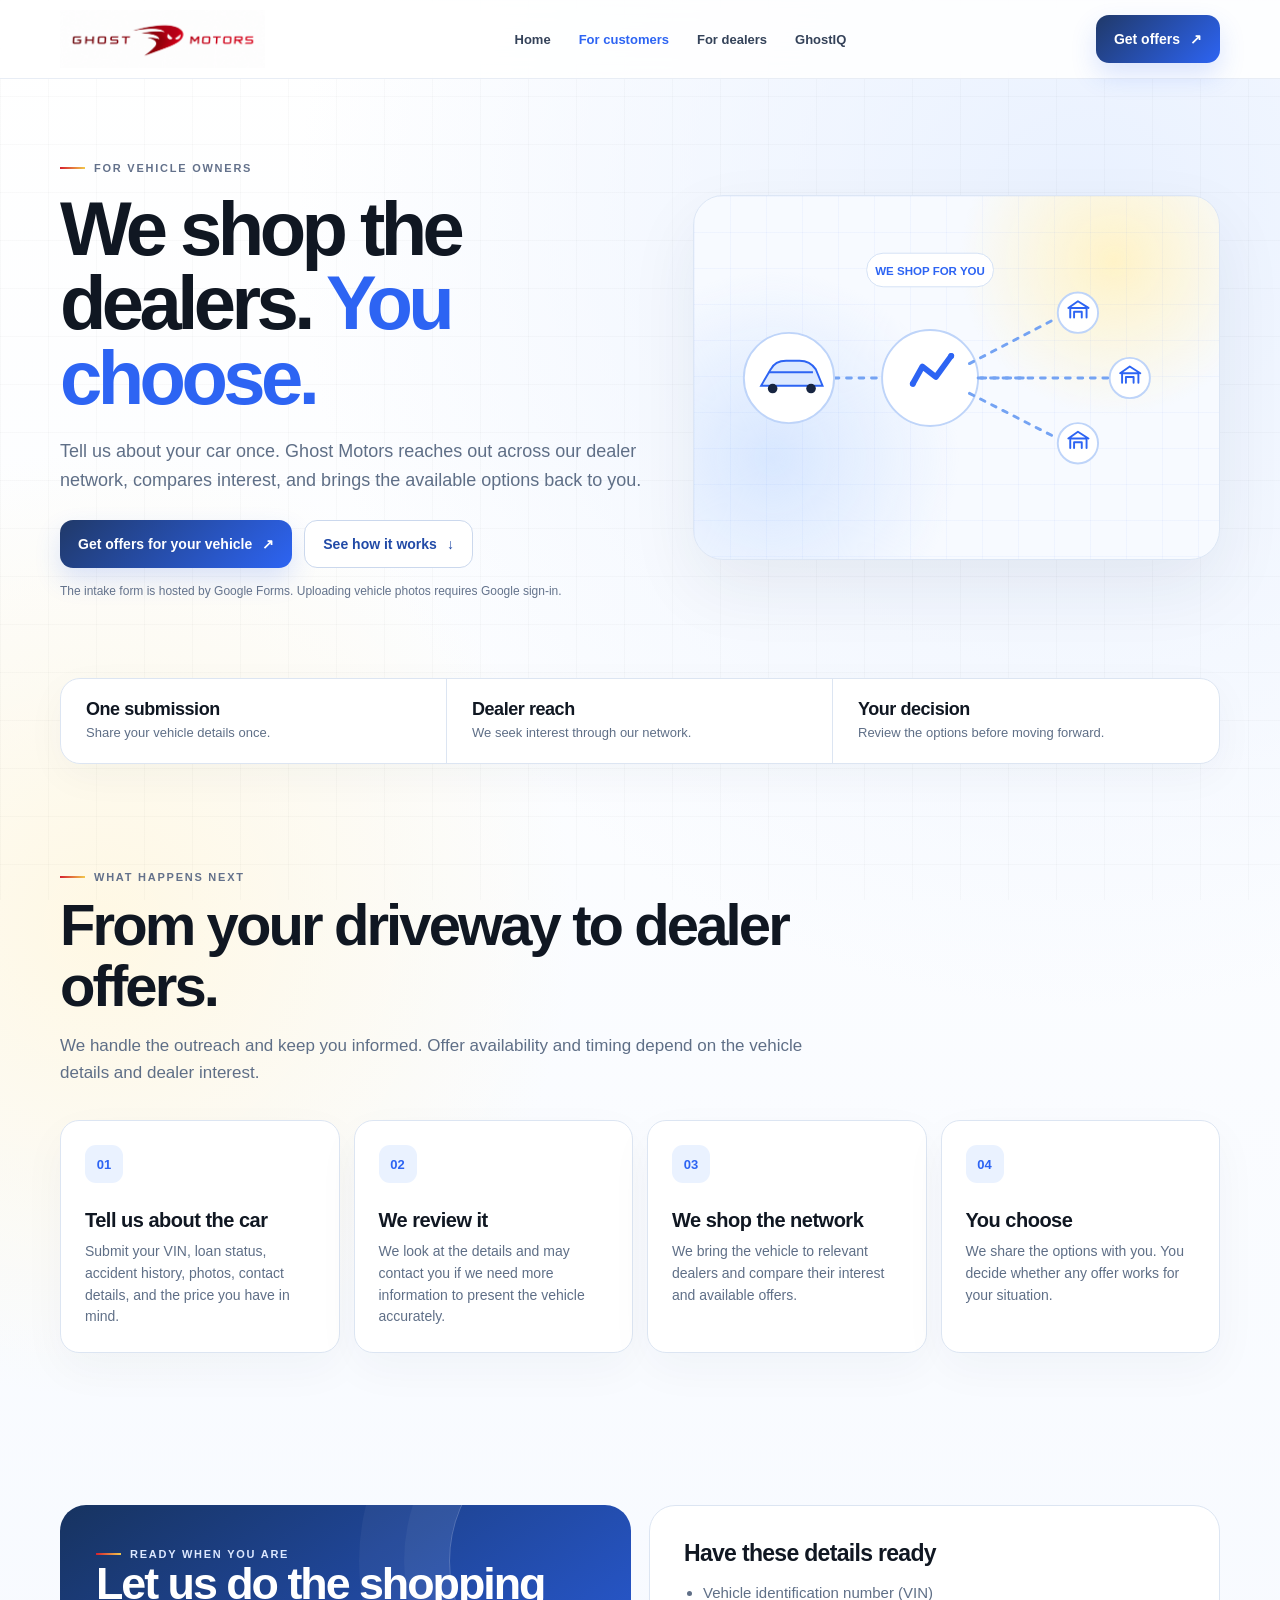
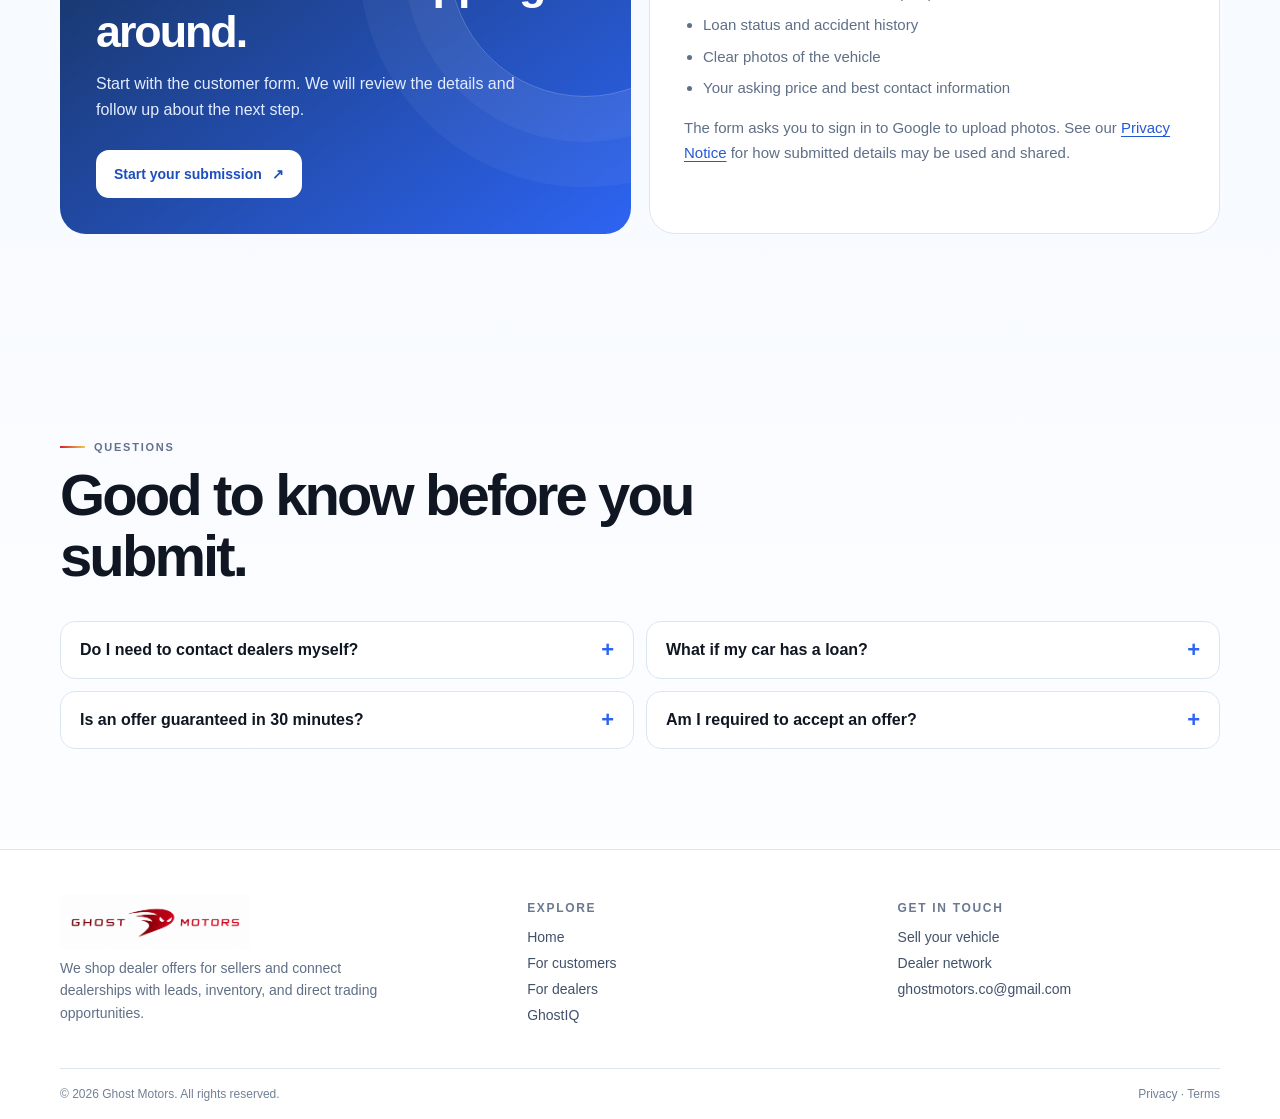
==== customers.html @ b9cd68bd "Add customer, dealer, privacy, and terms pages" ====
<!DOCTYPE html>
<html lang="en">
<head>
  <meta charset="UTF-8">
  <meta name="viewport" content="width=device-width, initial-scale=1.0">
  <meta name="description" content="Sell your vehicle with Ghost Motors. Tell us about your car once, and we shop our dealer network for offers on your behalf.">
  <title>Sell Your Vehicle | Ghost Motors</title>
  <link rel="icon" type="image/svg+xml" href="favicon.svg">
  <link rel="stylesheet" href="assets/inner.css">
</head>
<body>
  <header class="site-header">
    <nav class="nav wrap" aria-label="Main navigation">
      <a class="brand" href="index.html" aria-label="Ghost Motors home"><img src="assets/ghost-logo.png" alt="Ghost Motors"></a>
      <div class="nav-links"><a href="index.html">Home</a><a href="customers.html" aria-current="page">For customers</a><a href="dealers.html">For dealers</a><a href="index.html#ghostiq">GhostIQ</a></div>
      <a class="nav-cta" href="https://forms.gle/uVAF91x5bxfbbbyC8" target="_blank" rel="noopener">Get offers <span aria-hidden="true">↗</span></a>
    </nav>
  </header>
  <main>
    <section class="hero wrap">
      <div>
        <span class="eyebrow">For vehicle owners</span>
        <h1>We shop the dealers. <em>You choose.</em></h1>
        <p>Tell us about your car once. Ghost Motors reaches out across our dealer network, compares interest, and brings the available options back to you.</p>
        <div class="actions"><a class="btn primary" href="https://forms.gle/uVAF91x5bxfbbbyC8" target="_blank" rel="noopener">Get offers for your vehicle <span aria-hidden="true">↗</span></a><a class="btn secondary" href="#how-it-works">See how it works <span aria-hidden="true">↓</span></a></div>
        <p class="small-note">The intake form is hosted by Google Forms. Uploading vehicle photos requires Google sign-in.</p>
      </div>
      <div class="art-panel" aria-hidden="true">
        <svg viewBox="0 0 500 300" fill="none">
          <path class="flow-line" d="M123 150H195M250 150H321" stroke="#74a3f3" stroke-width="3" stroke-linecap="round"/>
          <circle cx="76" cy="150" r="47" fill="#fff" stroke="#bed4f9" stroke-width="2"/>
          <path d="M47 158l10-17c3-6 8-9 16-9h14c8 0 13 3 17 9l7 17H47Z" fill="#dce9ff" stroke="#2d64f3" stroke-width="2"/><path d="M55 144h46" stroke="#2d64f3" stroke-width="2"/><circle cx="59" cy="161" r="5" fill="#172541"/><circle cx="99" cy="161" r="5" fill="#172541"/>
          <g class="float"><circle cx="223" cy="150" r="50" fill="#fff" stroke="#bed4f9" stroke-width="2"/><path d="M205 156l10-18 14 11 16-22" stroke="#2d64f3" stroke-width="6" stroke-linecap="round" stroke-linejoin="round"/><circle cx="205" cy="156" r="3" fill="#2d64f3"/><circle cx="245" cy="127" r="3" fill="#2d64f3"/></g>
          <g><circle cx="377" cy="82" r="21" fill="#fff" stroke="#bed4f9" stroke-width="2"/><circle cx="431" cy="150" r="21" fill="#fff" stroke="#bed4f9" stroke-width="2"/><circle cx="377" cy="218" r="21" fill="#fff" stroke="#bed4f9" stroke-width="2"/><path class="flow-line" d="M264 135l92-48M273 150h137M264 166l92 47" stroke="#74a3f3" stroke-width="3" stroke-linecap="round"/><path d="M369 87v-10h17v10m-19-10 10-7 11 7m-15 10v-6h8v6M423 155v-10h17v10m-19-10 10-7 11 7m-15 10v-6h8v6M369 223v-10h17v10m-19-10 10-7 11 7m-15 10v-6h8v6" stroke="#2d64f3" stroke-width="2" stroke-linecap="round" stroke-linejoin="round"/></g>
          <rect x="157" y="20" width="132" height="35" rx="17" fill="#fff" stroke="#d4e1f5"/><text x="223" y="43" text-anchor="middle" fill="#2d64f3" font-size="12" font-weight="800">WE SHOP FOR YOU</text>
        </svg>
      </div>
    </section>
    <div class="wrap metric-strip" aria-label="Why customers use Ghost Motors"><div><strong>One submission</strong><span>Share your vehicle details once.</span></div><div><strong>Dealer reach</strong><span>We seek interest through our network.</span></div><div><strong>Your decision</strong><span>Review the options before moving forward.</span></div></div>
    <section class="section wrap" id="how-it-works">
      <div class="section-head"><span class="eyebrow">What happens next</span><h2>From your driveway to dealer offers.</h2><p>We handle the outreach and keep you informed. Offer availability and timing depend on the vehicle details and dealer interest.</p></div>
      <div class="steps">
        <article class="card"><span class="step-no">01</span><h3>Tell us about the car</h3><p>Submit your VIN, loan status, accident history, photos, contact details, and the price you have in mind.</p></article>
        <article class="card"><span class="step-no">02</span><h3>We review it</h3><p>We look at the details and may contact you if we need more information to present the vehicle accurately.</p></article>
        <article class="card"><span class="step-no">03</span><h3>We shop the network</h3><p>We bring the vehicle to relevant dealers and compare their interest and available offers.</p></article>
        <article class="card"><span class="step-no">04</span><h3>You choose</h3><p>We share the options with you. You decide whether any offer works for your situation.</p></article>
      </div>
    </section>
    <section class="section tight wrap"><div class="split"><div class="highlight"><div><span class="eyebrow" style="color:#dce8ff">Ready when you are</span><h2>Let us do the shopping around.</h2><p>Start with the customer form. We will review the details and follow up about the next step.</p></div><a class="btn" href="https://forms.gle/uVAF91x5bxfbbbyC8" target="_blank" rel="noopener">Start your submission <span aria-hidden="true">↗</span></a></div><div class="info"><h3>Have these details ready</h3><ul><li>Vehicle identification number (VIN)</li><li>Loan status and accident history</li><li>Clear photos of the vehicle</li><li>Your asking price and best contact information</li></ul><p>The form asks you to sign in to Google to upload photos. See our <a href="privacy.html">Privacy Notice</a> for how submitted details may be used and shared.</p></div></div></section>
    <section class="section wrap"><div class="section-head"><span class="eyebrow">Questions</span><h2>Good to know before you submit.</h2></div><div class="faq-list"><details><summary>Do I need to contact dealers myself?</summary><p>No. Ghost Motors shops your vehicle through its network and brings available options back to you. A dealer may need to speak with you later if you decide to move forward.</p></details><details><summary>What if my car has a loan?</summary><p>The form asks about your loan status. Share that information so we can account for it when reviewing your vehicle and discussing next steps.</p></details><details><summary>Is an offer guaranteed in 30 minutes?</summary><p>No. Thirty minutes is a target, and timing can vary depending on the information provided and dealer response.</p></details><details><summary>Am I required to accept an offer?</summary><p>Submitting information lets us seek options for you. You decide whether to proceed with a transaction.</p></details></div></section>
  </main>
  <footer class="footer"><div class="wrap footer-inner"><div class="footer-brand"><a class="brand" href="index.html" aria-label="Ghost Motors home"><img src="assets/ghost-logo.png" alt="Ghost Motors"></a><p>We shop dealer offers for sellers and connect dealerships with leads, inventory, and direct trading opportunities.</p></div><div class="footer-links"><h3>Explore</h3><a href="index.html">Home</a><a href="customers.html">For customers</a><a href="dealers.html">For dealers</a><a href="index.html#ghostiq">GhostIQ</a></div><div class="footer-links"><h3>Get in touch</h3><a href="https://forms.gle/uVAF91x5bxfbbbyC8" target="_blank" rel="noopener">Sell your vehicle</a><a href="https://forms.gle/ngZRGVnKfRn4CiXC7" target="_blank" rel="noopener">Dealer network</a><a href="mailto:ghostmotors.co@gmail.com">ghostmotors.co@gmail.com</a></div></div><div class="wrap footer-bottom"><span>© 2026 Ghost Motors. All rights reserved.</span><span><a href="privacy.html">Privacy</a> · <a href="terms.html">Terms</a></span></div></footer>
</body>
</html>
---- assets/inner.css ----
:root{--ink:#101722;--muted:#5f6f87;--blue:#2d64f3;--yellow:#f2c94c;--line:#dce5f2;--paper:#f7faff}
*{box-sizing:border-box}
html{scroll-behavior:smooth}
body{margin:0;color:var(--ink);font-family:Inter,ui-sans-serif,-apple-system,BlinkMacSystemFont,"Segoe UI",sans-serif;background:radial-gradient(circle at 85% 8%,#e9f1ff 0,transparent 29%),radial-gradient(circle at 8% 34%,#fff8e4 0,transparent 22%),linear-gradient(180deg,#fff,#f7faff 64%,#fff)}
body::before{content:"";position:fixed;inset:0;pointer-events:none;z-index:-1;background-image:linear-gradient(#10172206 1px,transparent 1px),linear-gradient(90deg,#10172206 1px,transparent 1px);background-size:48px 48px}
a{color:inherit;text-decoration:none}
button,a{touch-action:manipulation}
.wrap{width:min(1160px,calc(100% - 48px));margin:auto}
.site-header{position:sticky;top:0;z-index:10;background:#ffffffdb;border-bottom:1px solid #e8edf5;backdrop-filter:blur(16px)}
.nav{height:78px;display:flex;align-items:center;justify-content:space-between;gap:20px}
.brand{width:205px;height:58px;display:block;overflow:hidden;flex:none}
.brand img{width:100%;height:100%;object-fit:cover;object-position:center;display:block}
.nav-links{display:flex;align-items:center;gap:28px;font-size:13px;font-weight:700;color:#344259}
.nav-links a:hover,.footer-links a:hover,.text-link:hover{color:var(--blue)}
.nav-links [aria-current="page"]{color:var(--blue)}
.nav-cta,.btn{display:inline-flex;align-items:center;justify-content:center;gap:10px;border-radius:13px;font-size:14px;font-weight:800;min-height:48px;padding:11px 18px;transition:transform .2s,box-shadow .2s}
.nav-cta:hover,.btn:hover{transform:translateY(-2px)}
.nav-cta,.btn.primary{color:#fff;background:linear-gradient(135deg,#203969,#2d64f3);box-shadow:0 12px 26px #2d64f32b}
.btn.secondary{background:#fff;border:1px solid #cbd8ed;color:#214aa7}
.eyebrow{display:inline-flex;align-items:center;gap:9px;text-transform:uppercase;letter-spacing:.16em;font-size:11px;font-weight:900;color:#63718b}
.eyebrow::before{content:"";width:25px;height:2px;background:linear-gradient(90deg,#d51f2e,var(--yellow))}
.hero{padding:76px 0 78px;display:grid;grid-template-columns:1.05fr .95fr;align-items:center;gap:50px}
.hero h1{font-size:clamp(48px,6vw,76px);letter-spacing:-.06em;line-height:.98;margin:18px 0 22px;max-width:680px}
.hero h1 em{font-style:normal;color:#2d64f3}
.hero p{font-size:18px;line-height:1.58;color:var(--muted);max-width:610px;margin:0 0 26px}
.actions{display:flex;gap:12px;flex-wrap:wrap}
.small-note{font-size:12px!important;line-height:1.5!important;margin:14px 0 0!important;color:#64738c!important}
.art-panel{min-height:365px;border:1px solid #dce6f5;background:radial-gradient(circle at 80% 18%,#fff3c8,transparent 30%),radial-gradient(circle at 15% 72%,#d8e7ff,transparent 36%),#f7faff;border-radius:30px;box-shadow:0 28px 70px #172b4a12;position:relative;display:grid;place-items:center;overflow:hidden}
.art-panel::after{content:"";position:absolute;inset:0;background-image:linear-gradient(#2d64f30a 1px,transparent 1px),linear-gradient(90deg,#2d64f30a 1px,transparent 1px);background-size:36px 36px;pointer-events:none}
.art-panel svg{width:min(92%,480px);height:auto;position:relative;z-index:1}
.flow-line{stroke-dasharray:5 8;animation:flow 8s linear infinite}
.float{animation:float 5s ease-in-out infinite}
@keyframes flow{to{stroke-dashoffset:-52}}
@keyframes float{50%{transform:translateY(-6px)}}
.metric-strip{display:grid;grid-template-columns:repeat(3,minmax(0,1fr));border:1px solid var(--line);background:#fff;border-radius:20px;box-shadow:0 12px 40px #172b4a0a;overflow:hidden}
.metric-strip div{padding:20px 25px;border-right:1px solid var(--line)}
.metric-strip div:last-child{border:0}
.metric-strip strong{display:block;font-size:18px;letter-spacing:-.025em}
.metric-strip span{display:block;color:var(--muted);font-size:13px;line-height:1.45;margin-top:4px}
.section{padding:100px 0}
.section.tight{padding-top:52px}
.section-head{max-width:750px;margin-bottom:34px}
.section-head h2{font-size:clamp(38px,4.6vw,58px);line-height:1.05;letter-spacing:-.05em;margin:12px 0 15px}
.section-head p{color:var(--muted);font-size:17px;line-height:1.6;margin:0}
.steps{display:grid;grid-template-columns:repeat(4,minmax(0,1fr));gap:14px}
.card{background:#fff;border:1px solid var(--line);border-radius:19px;padding:24px;box-shadow:0 16px 45px #172b4a0a}
.step-no{display:grid;place-items:center;width:38px;height:38px;border-radius:11px;background:#eaf2ff;color:#2d64f3;font-weight:900;font-size:13px;margin-bottom:26px}
.card h3{font-size:20px;letter-spacing:-.025em;margin:0 0 9px}
.card p{font-size:14px;line-height:1.55;color:var(--muted);margin:0}
.split{display:grid;grid-template-columns:1fr 1fr;gap:18px}
.highlight{border-radius:26px;padding:36px;background:linear-gradient(145deg,#173360,#2d64f3);color:#fff;min-height:285px;display:flex;flex-direction:column;justify-content:space-between;overflow:hidden;position:relative}
.highlight::after{content:"";position:absolute;width:270px;height:270px;border:1px solid #ffffff3b;border-radius:50%;right:-90px;top:-80px;box-shadow:0 0 0 45px #ffffff0b,0 0 0 90px #ffffff0b}
.highlight h2{font-size:clamp(31px,3.5vw,48px);letter-spacing:-.045em;line-height:1.06;margin:0;position:relative;z-index:1}
.highlight p{line-height:1.6;color:#e4edff;max-width:450px;margin:16px 0 0;position:relative;z-index:1}
.highlight .btn{align-self:flex-start;margin-top:28px;background:#fff;color:#1d4ebd;position:relative;z-index:1}
.info{padding:34px;background:#fff;border:1px solid var(--line);border-radius:26px}
.info h3{font-size:23px;letter-spacing:-.03em;margin:0 0 14px}
.info p,.info li{color:var(--muted);line-height:1.65;font-size:15px}
.info ul{padding-left:19px;margin:12px 0 0}
.info li+li{margin-top:7px}
.info a,.policy a{color:#2459d6;text-decoration:underline;text-underline-offset:3px}
.faq-list{display:grid;grid-template-columns:1fr 1fr;gap:12px}
.faq-list details{border:1px solid var(--line);background:#fff;border-radius:15px;padding:0 19px}
.faq-list summary{list-style:none;cursor:pointer;padding:19px 26px 19px 0;font-weight:750;position:relative}
.faq-list summary::-webkit-details-marker{display:none}
.faq-list summary::after{content:"+";position:absolute;right:0;top:15px;font-size:22px;color:var(--blue)}
.faq-list details[open] summary::after{content:"−"}
.faq-list p{color:var(--muted);line-height:1.6;font-size:14px;margin:0 0 19px}
.page-hero{padding:78px 0 44px;max-width:850px}
.page-hero h1{font-size:clamp(48px,6vw,75px);line-height:1;letter-spacing:-.055em;margin:16px 0 20px}
.page-hero p{font-size:18px;line-height:1.6;color:var(--muted);margin:0}
.policy{max-width:850px;background:#fff;border:1px solid var(--line);border-radius:26px;padding:32px 42px;margin:0 auto 100px;box-shadow:0 18px 50px #172b4a0b}
.policy h2{font-size:24px;letter-spacing:-.03em;margin:34px 0 10px}
.policy h2:first-child{margin-top:0}
.policy p,.policy li{font-size:15px;line-height:1.72;color:#4f5c70}
.policy ul{padding-left:20px}
.policy .callout{background:#f1f6ff;border-left:3px solid var(--blue);padding:14px 18px;border-radius:0 12px 12px 0}
.footer{border-top:1px solid var(--line);background:#fff}
.footer-inner{padding:44px 0;display:grid;grid-template-columns:1.3fr 1fr 1fr;gap:48px}
.footer .brand{width:190px;height:55px;margin-bottom:8px}
.footer-brand p{max-width:350px;color:var(--muted);font-size:14px;line-height:1.6;margin:0}
.footer-links{display:flex;flex-direction:column;gap:10px;font-size:14px;color:#42516b}
.footer-links h3{font-size:12px;text-transform:uppercase;letter-spacing:.14em;color:#6a7890;margin:7px 0 4px}
.footer-bottom{border-top:1px solid var(--line);padding:18px 0;display:flex;justify-content:space-between;gap:15px;flex-wrap:wrap;font-size:12px;color:#728097}
.footer-bottom a:hover{color:var(--blue)}
@media(max-width:900px){.hero{grid-template-columns:1fr;gap:30px}.art-panel{min-height:300px}.steps{grid-template-columns:repeat(2,minmax(0,1fr))}.nav-links{gap:16px}.brand{width:170px}}
@media(max-width:640px){.wrap{width:min(100% - 32px,500px)}.nav{height:70px}.brand{width:145px;height:50px}.nav-links{display:none}.nav-cta{min-height:40px;padding:9px 12px;font-size:12px}.hero{padding:49px 0 45px}.hero h1{font-size:clamp(44px,12vw,60px)}.hero p{font-size:16px}.art-panel{min-height:230px;border-radius:22px}.metric-strip{grid-template-columns:1fr}.metric-strip div{padding:16px 20px;border-right:0;border-bottom:1px solid var(--line)}.metric-strip div:last-child{border-bottom:0}.section{padding:68px 0}.section.tight{padding-top:38px}.section-head h2{font-size:39px}.section-head p{font-size:15px}.steps,.split,.faq-list{grid-template-columns:1fr}.card{padding:22px}.step-no{margin-bottom:15px}.highlight,.info{padding:25px}.page-hero{padding:48px 0 30px}.page-hero h1{font-size:48px}.page-hero p{font-size:16px}.policy{padding:23px;margin-bottom:65px}.footer-inner{grid-template-columns:1fr 1fr;gap:28px}.footer-brand{grid-column:1/-1}.footer-bottom{flex-direction:column}.actions .btn{width:100%}}
@media(prefers-reduced-motion:reduce){*,*::before,*::after{animation:none!important;scroll-behavior:auto!important;transition:none!important}}
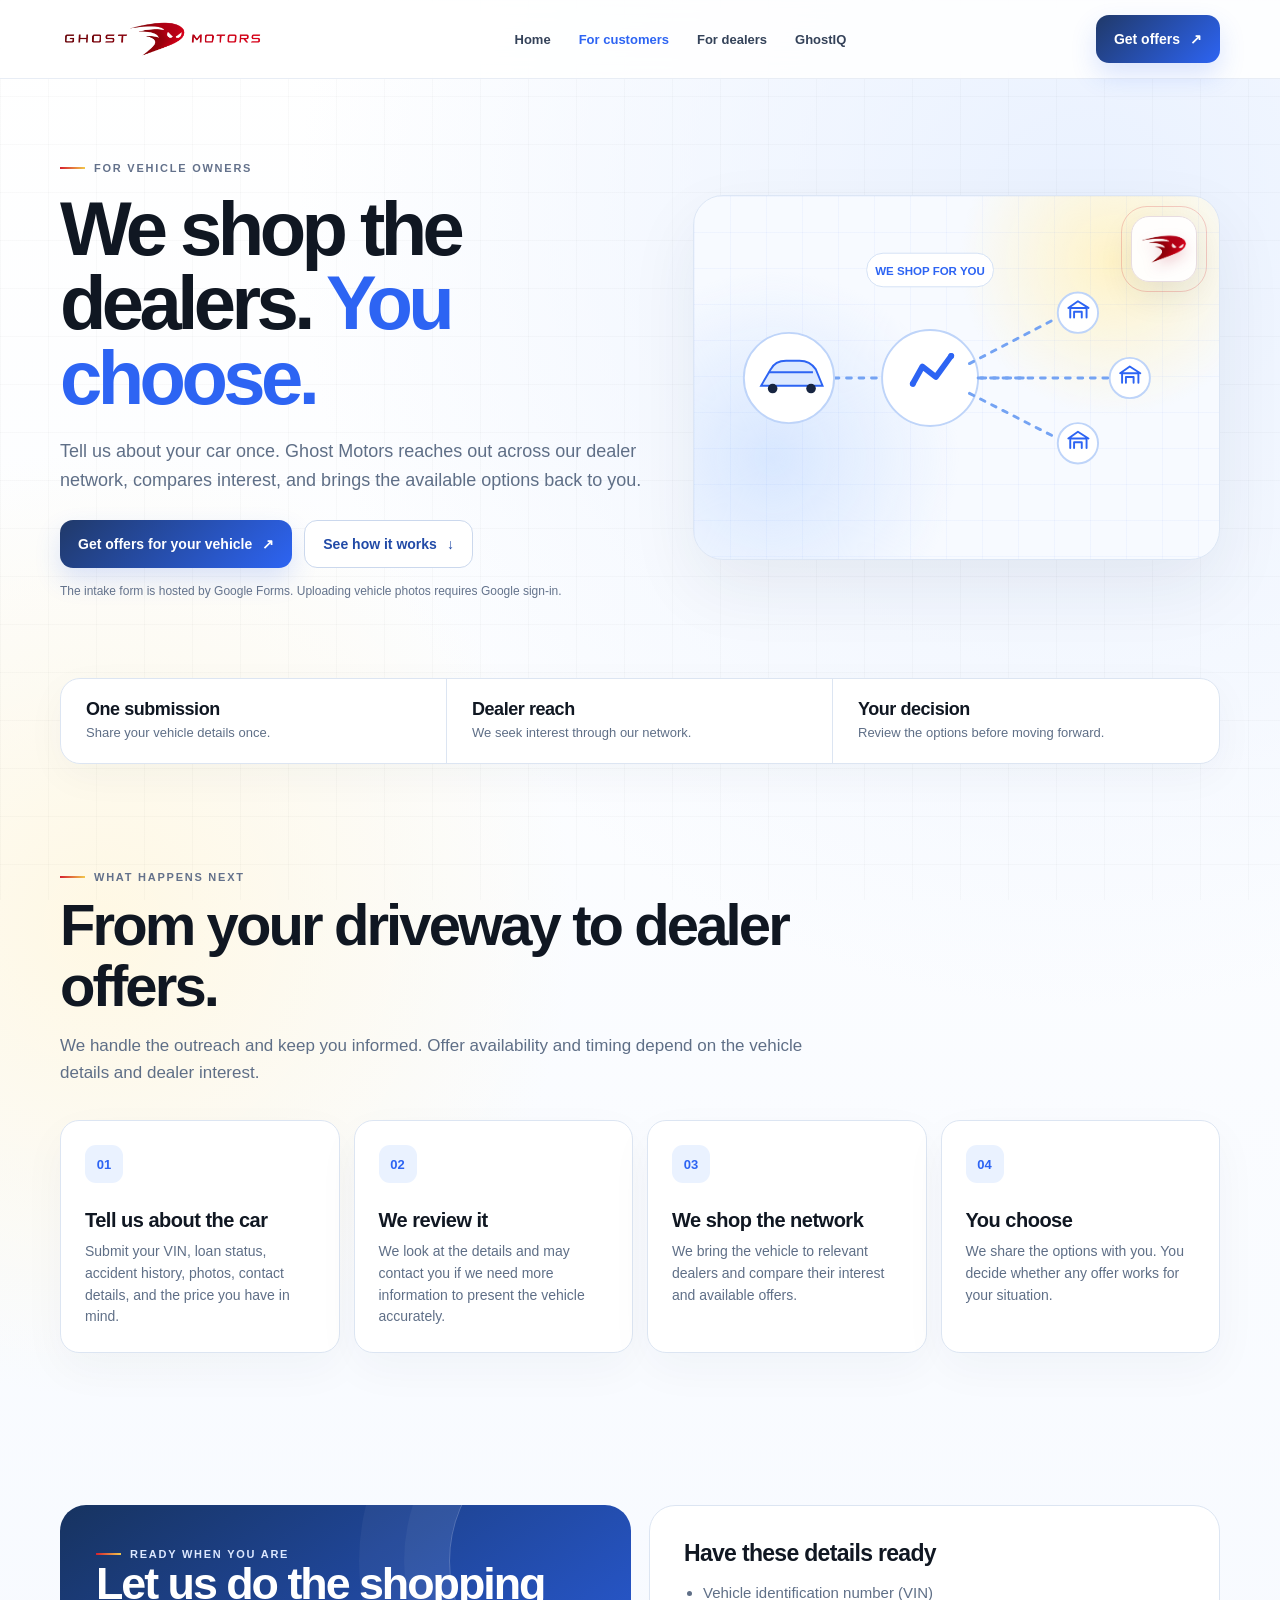
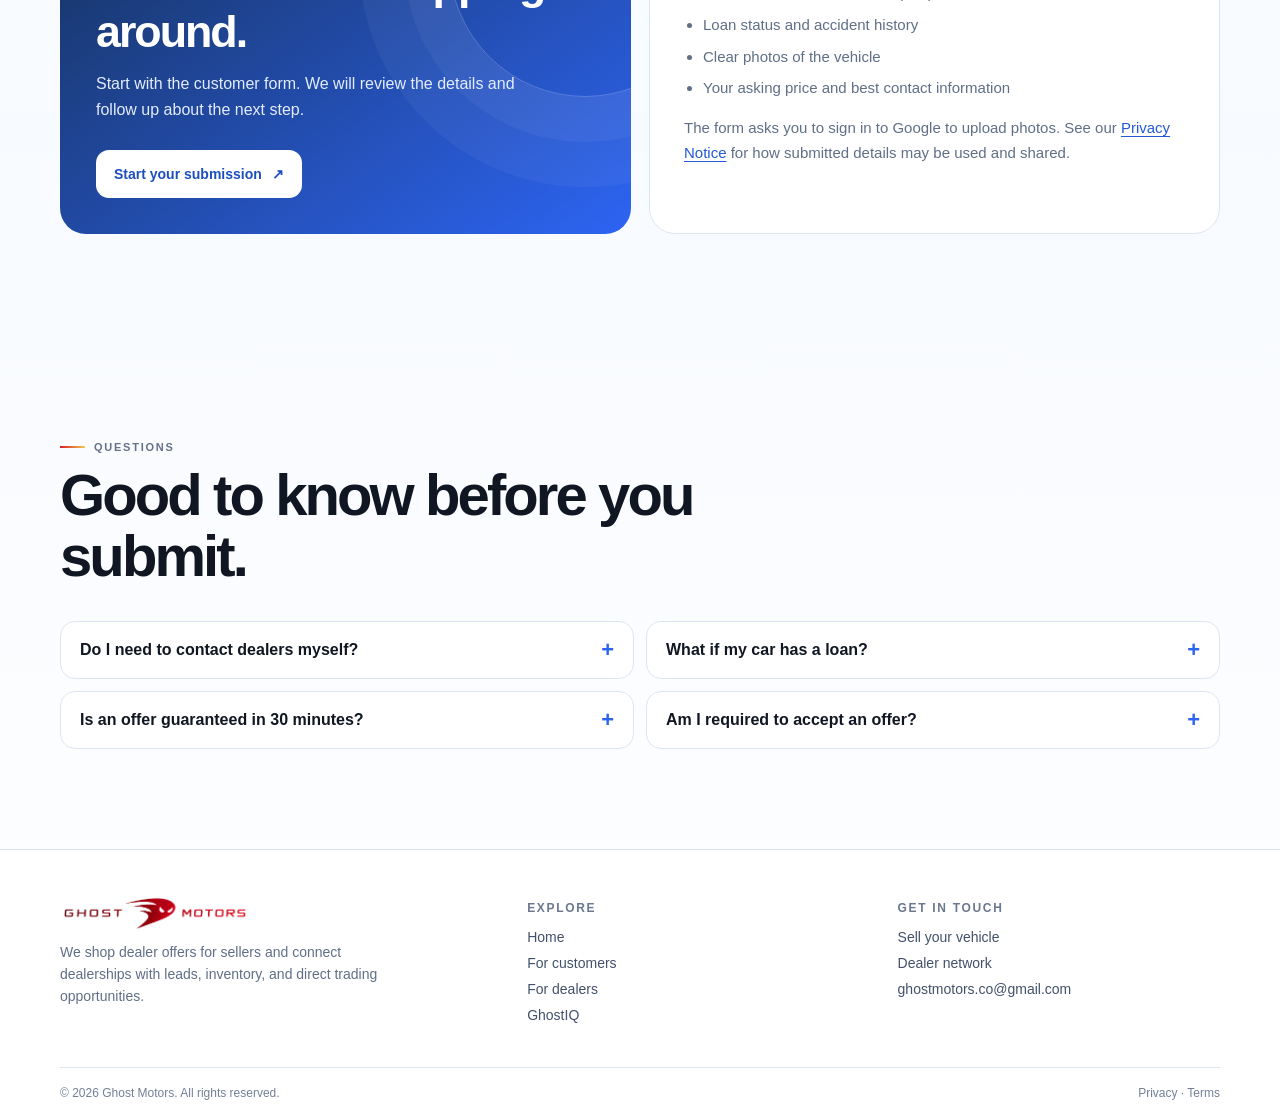
==== commit 248cbea2: "Animate Ghost mark and refine site branding" ====
--- a/customers.html
+++ b/customers.html
@@ -11,7 +11,7 @@
 <body>
   <header class="site-header">
     <nav class="nav wrap" aria-label="Main navigation">
-      <a class="brand" href="index.html" aria-label="Ghost Motors home"><img src="assets/ghost-logo.png" alt="Ghost Motors"></a>
+      <a class="brand" href="index.html" aria-label="Ghost Motors home"><img src="assets/ghost-wordmark.png" alt="Ghost Motors"></a>
       <div class="nav-links"><a href="index.html">Home</a><a href="customers.html" aria-current="page">For customers</a><a href="dealers.html">For dealers</a><a href="index.html#ghostiq">GhostIQ</a></div>
       <a class="nav-cta" href="https://forms.gle/uVAF91x5bxfbbbyC8" target="_blank" rel="noopener">Get offers <span aria-hidden="true">↗</span></a>
     </nav>
@@ -25,7 +25,7 @@
         <div class="actions"><a class="btn primary" href="https://forms.gle/uVAF91x5bxfbbbyC8" target="_blank" rel="noopener">Get offers for your vehicle <span aria-hidden="true">↗</span></a><a class="btn secondary" href="#how-it-works">See how it works <span aria-hidden="true">↓</span></a></div>
         <p class="small-note">The intake form is hosted by Google Forms. Uploading vehicle photos requires Google sign-in.</p>
       </div>
-      <div class="art-panel" aria-hidden="true">
+      <div class="art-panel" aria-hidden="true"><span class="art-ghost"><img src="favicon.svg" alt=""></span>
         <svg viewBox="0 0 500 300" fill="none">
           <path class="flow-line" d="M123 150H195M250 150H321" stroke="#74a3f3" stroke-width="3" stroke-linecap="round"/>
           <circle cx="76" cy="150" r="47" fill="#fff" stroke="#bed4f9" stroke-width="2"/>
@@ -49,6 +49,6 @@
     <section class="section tight wrap"><div class="split"><div class="highlight"><div><span class="eyebrow" style="color:#dce8ff">Ready when you are</span><h2>Let us do the shopping around.</h2><p>Start with the customer form. We will review the details and follow up about the next step.</p></div><a class="btn" href="https://forms.gle/uVAF91x5bxfbbbyC8" target="_blank" rel="noopener">Start your submission <span aria-hidden="true">↗</span></a></div><div class="info"><h3>Have these details ready</h3><ul><li>Vehicle identification number (VIN)</li><li>Loan status and accident history</li><li>Clear photos of the vehicle</li><li>Your asking price and best contact information</li></ul><p>The form asks you to sign in to Google to upload photos. See our <a href="privacy.html">Privacy Notice</a> for how submitted details may be used and shared.</p></div></div></section>
     <section class="section wrap"><div class="section-head"><span class="eyebrow">Questions</span><h2>Good to know before you submit.</h2></div><div class="faq-list"><details><summary>Do I need to contact dealers myself?</summary><p>No. Ghost Motors shops your vehicle through its network and brings available options back to you. A dealer may need to speak with you later if you decide to move forward.</p></details><details><summary>What if my car has a loan?</summary><p>The form asks about your loan status. Share that information so we can account for it when reviewing your vehicle and discussing next steps.</p></details><details><summary>Is an offer guaranteed in 30 minutes?</summary><p>No. Thirty minutes is a target, and timing can vary depending on the information provided and dealer response.</p></details><details><summary>Am I required to accept an offer?</summary><p>Submitting information lets us seek options for you. You decide whether to proceed with a transaction.</p></details></div></section>
   </main>
-  <footer class="footer"><div class="wrap footer-inner"><div class="footer-brand"><a class="brand" href="index.html" aria-label="Ghost Motors home"><img src="assets/ghost-logo.png" alt="Ghost Motors"></a><p>We shop dealer offers for sellers and connect dealerships with leads, inventory, and direct trading opportunities.</p></div><div class="footer-links"><h3>Explore</h3><a href="index.html">Home</a><a href="customers.html">For customers</a><a href="dealers.html">For dealers</a><a href="index.html#ghostiq">GhostIQ</a></div><div class="footer-links"><h3>Get in touch</h3><a href="https://forms.gle/uVAF91x5bxfbbbyC8" target="_blank" rel="noopener">Sell your vehicle</a><a href="https://forms.gle/ngZRGVnKfRn4CiXC7" target="_blank" rel="noopener">Dealer network</a><a href="mailto:ghostmotors.co@gmail.com">ghostmotors.co@gmail.com</a></div></div><div class="wrap footer-bottom"><span>© 2026 Ghost Motors. All rights reserved.</span><span><a href="privacy.html">Privacy</a> · <a href="terms.html">Terms</a></span></div></footer>
+  <footer class="footer"><div class="wrap footer-inner"><div class="footer-brand"><a class="brand" href="index.html" aria-label="Ghost Motors home"><img src="assets/ghost-wordmark.png" alt="Ghost Motors"></a><p>We shop dealer offers for sellers and connect dealerships with leads, inventory, and direct trading opportunities.</p></div><div class="footer-links"><h3>Explore</h3><a href="index.html">Home</a><a href="customers.html">For customers</a><a href="dealers.html">For dealers</a><a href="index.html#ghostiq">GhostIQ</a></div><div class="footer-links"><h3>Get in touch</h3><a href="https://forms.gle/uVAF91x5bxfbbbyC8" target="_blank" rel="noopener">Sell your vehicle</a><a href="https://forms.gle/ngZRGVnKfRn4CiXC7" target="_blank" rel="noopener">Dealer network</a><a href="mailto:ghostmotors.co@gmail.com">ghostmotors.co@gmail.com</a></div></div><div class="wrap footer-bottom"><span>© 2026 Ghost Motors. All rights reserved.</span><span><a href="privacy.html">Privacy</a> · <a href="terms.html">Terms</a></span></div></footer>
 </body>
 </html>
--- a/assets/inner.css
+++ b/assets/inner.css
@@ -4,12 +4,13 @@
 body{margin:0;color:var(--ink);font-family:Inter,ui-sans-serif,-apple-system,BlinkMacSystemFont,"Segoe UI",sans-serif;background:radial-gradient(circle at 85% 8%,#e9f1ff 0,transparent 29%),radial-gradient(circle at 8% 34%,#fff8e4 0,transparent 22%),linear-gradient(180deg,#fff,#f7faff 64%,#fff)}
 body::before{content:"";position:fixed;inset:0;pointer-events:none;z-index:-1;background-image:linear-gradient(#10172206 1px,transparent 1px),linear-gradient(90deg,#10172206 1px,transparent 1px);background-size:48px 48px}
 a{color:inherit;text-decoration:none}
+:focus-visible{outline:3px solid var(--blue);outline-offset:4px;border-radius:5px}
 button,a{touch-action:manipulation}
 .wrap{width:min(1160px,calc(100% - 48px));margin:auto}
 .site-header{position:sticky;top:0;z-index:10;background:#ffffffdb;border-bottom:1px solid #e8edf5;backdrop-filter:blur(16px)}
 .nav{height:78px;display:flex;align-items:center;justify-content:space-between;gap:20px}
-.brand{width:205px;height:58px;display:block;overflow:hidden;flex:none}
-.brand img{width:100%;height:100%;object-fit:cover;object-position:center;display:block}
+.brand{width:205px;display:block;flex:none}
+.brand img{width:100%;height:auto;display:block}
 .nav-links{display:flex;align-items:center;gap:28px;font-size:13px;font-weight:700;color:#344259}
 .nav-links a:hover,.footer-links a:hover,.text-link:hover{color:var(--blue)}
 .nav-links [aria-current="page"]{color:var(--blue)}
@@ -28,6 +29,11 @@
 .art-panel{min-height:365px;border:1px solid #dce6f5;background:radial-gradient(circle at 80% 18%,#fff3c8,transparent 30%),radial-gradient(circle at 15% 72%,#d8e7ff,transparent 36%),#f7faff;border-radius:30px;box-shadow:0 28px 70px #172b4a12;position:relative;display:grid;place-items:center;overflow:hidden}
 .art-panel::after{content:"";position:absolute;inset:0;background-image:linear-gradient(#2d64f30a 1px,transparent 1px),linear-gradient(90deg,#2d64f30a 1px,transparent 1px);background-size:36px 36px;pointer-events:none}
 .art-panel svg{width:min(92%,480px);height:auto;position:relative;z-index:1}
+.art-ghost{position:absolute;top:20px;right:22px;z-index:2;width:66px;height:66px;display:grid;place-items:center;border-radius:18px;border:1px solid #e7dce0;background:#fffffff0;box-shadow:0 13px 34px #172b4a18;animation:ghost-drift 6s ease-in-out infinite}
+.art-ghost img{width:48px;height:48px;display:block;filter:drop-shadow(0 6px 7px #ad102833)}
+.art-ghost::after{content:"";position:absolute;inset:-11px;border:1px solid #d51f2e36;border-radius:26px;animation:ghost-pulse 4s ease-out infinite}
+@keyframes ghost-drift{50%{transform:translate(-5px,-9px) rotate(-5deg)}}
+@keyframes ghost-pulse{0%,100%{opacity:0;transform:scale(.9)}35%{opacity:.8}70%{opacity:0;transform:scale(1.1)}}
 .flow-line{stroke-dasharray:5 8;animation:flow 8s linear infinite}
 .float{animation:float 5s ease-in-out infinite}
 @keyframes flow{to{stroke-dashoffset:-52}}
@@ -43,7 +49,8 @@
 .section-head h2{font-size:clamp(38px,4.6vw,58px);line-height:1.05;letter-spacing:-.05em;margin:12px 0 15px}
 .section-head p{color:var(--muted);font-size:17px;line-height:1.6;margin:0}
 .steps{display:grid;grid-template-columns:repeat(4,minmax(0,1fr));gap:14px}
-.card{background:#fff;border:1px solid var(--line);border-radius:19px;padding:24px;box-shadow:0 16px 45px #172b4a0a}
+.card{background:#fff;border:1px solid var(--line);border-radius:19px;padding:24px;box-shadow:0 16px 45px #172b4a0a;transition:transform .25s ease,box-shadow .25s ease,border-color .25s ease}
+.card:hover{transform:translateY(-4px);border-color:#c7d8f2;box-shadow:0 20px 45px #172b4a12}
 .step-no{display:grid;place-items:center;width:38px;height:38px;border-radius:11px;background:#eaf2ff;color:#2d64f3;font-weight:900;font-size:13px;margin-bottom:26px}
 .card h3{font-size:20px;letter-spacing:-.025em;margin:0 0 9px}
 .card p{font-size:14px;line-height:1.55;color:var(--muted);margin:0}
@@ -77,12 +84,12 @@
 .policy .callout{background:#f1f6ff;border-left:3px solid var(--blue);padding:14px 18px;border-radius:0 12px 12px 0}
 .footer{border-top:1px solid var(--line);background:#fff}
 .footer-inner{padding:44px 0;display:grid;grid-template-columns:1.3fr 1fr 1fr;gap:48px}
-.footer .brand{width:190px;height:55px;margin-bottom:8px}
+.footer .brand{width:190px;margin-bottom:8px}
 .footer-brand p{max-width:350px;color:var(--muted);font-size:14px;line-height:1.6;margin:0}
 .footer-links{display:flex;flex-direction:column;gap:10px;font-size:14px;color:#42516b}
 .footer-links h3{font-size:12px;text-transform:uppercase;letter-spacing:.14em;color:#6a7890;margin:7px 0 4px}
 .footer-bottom{border-top:1px solid var(--line);padding:18px 0;display:flex;justify-content:space-between;gap:15px;flex-wrap:wrap;font-size:12px;color:#728097}
 .footer-bottom a:hover{color:var(--blue)}
 @media(max-width:900px){.hero{grid-template-columns:1fr;gap:30px}.art-panel{min-height:300px}.steps{grid-template-columns:repeat(2,minmax(0,1fr))}.nav-links{gap:16px}.brand{width:170px}}
-@media(max-width:640px){.wrap{width:min(100% - 32px,500px)}.nav{height:70px}.brand{width:145px;height:50px}.nav-links{display:none}.nav-cta{min-height:40px;padding:9px 12px;font-size:12px}.hero{padding:49px 0 45px}.hero h1{font-size:clamp(44px,12vw,60px)}.hero p{font-size:16px}.art-panel{min-height:230px;border-radius:22px}.metric-strip{grid-template-columns:1fr}.metric-strip div{padding:16px 20px;border-right:0;border-bottom:1px solid var(--line)}.metric-strip div:last-child{border-bottom:0}.section{padding:68px 0}.section.tight{padding-top:38px}.section-head h2{font-size:39px}.section-head p{font-size:15px}.steps,.split,.faq-list{grid-template-columns:1fr}.card{padding:22px}.step-no{margin-bottom:15px}.highlight,.info{padding:25px}.page-hero{padding:48px 0 30px}.page-hero h1{font-size:48px}.page-hero p{font-size:16px}.policy{padding:23px;margin-bottom:65px}.footer-inner{grid-template-columns:1fr 1fr;gap:28px}.footer-brand{grid-column:1/-1}.footer-bottom{flex-direction:column}.actions .btn{width:100%}}
+@media(max-width:640px){.wrap{width:min(100% - 32px,500px)}.nav{height:70px}.brand{width:145px}.nav-links{display:none}.nav-cta{min-height:40px;padding:9px 12px;font-size:12px}.hero{padding:49px 0 45px}.hero h1{font-size:clamp(44px,12vw,60px)}.hero p{font-size:16px}.art-panel{min-height:230px;border-radius:22px}.art-ghost{width:50px;height:50px;top:14px;right:14px;border-radius:14px}.art-ghost img{width:36px;height:36px}.metric-strip{grid-template-columns:1fr}.metric-strip div{padding:16px 20px;border-right:0;border-bottom:1px solid var(--line)}.metric-strip div:last-child{border-bottom:0}.section{padding:68px 0}.section.tight{padding-top:38px}.section-head h2{font-size:39px}.section-head p{font-size:15px}.steps,.split,.faq-list{grid-template-columns:1fr}.card{padding:22px}.step-no{margin-bottom:15px}.highlight,.info{padding:25px}.page-hero{padding:48px 0 30px}.page-hero h1{font-size:48px}.page-hero p{font-size:16px}.policy{padding:23px;margin-bottom:65px}.footer-inner{grid-template-columns:1fr 1fr;gap:28px}.footer-brand{grid-column:1/-1}.footer-bottom{flex-direction:column}.actions .btn{width:100%}}
 @media(prefers-reduced-motion:reduce){*,*::before,*::after{animation:none!important;scroll-behavior:auto!important;transition:none!important}}
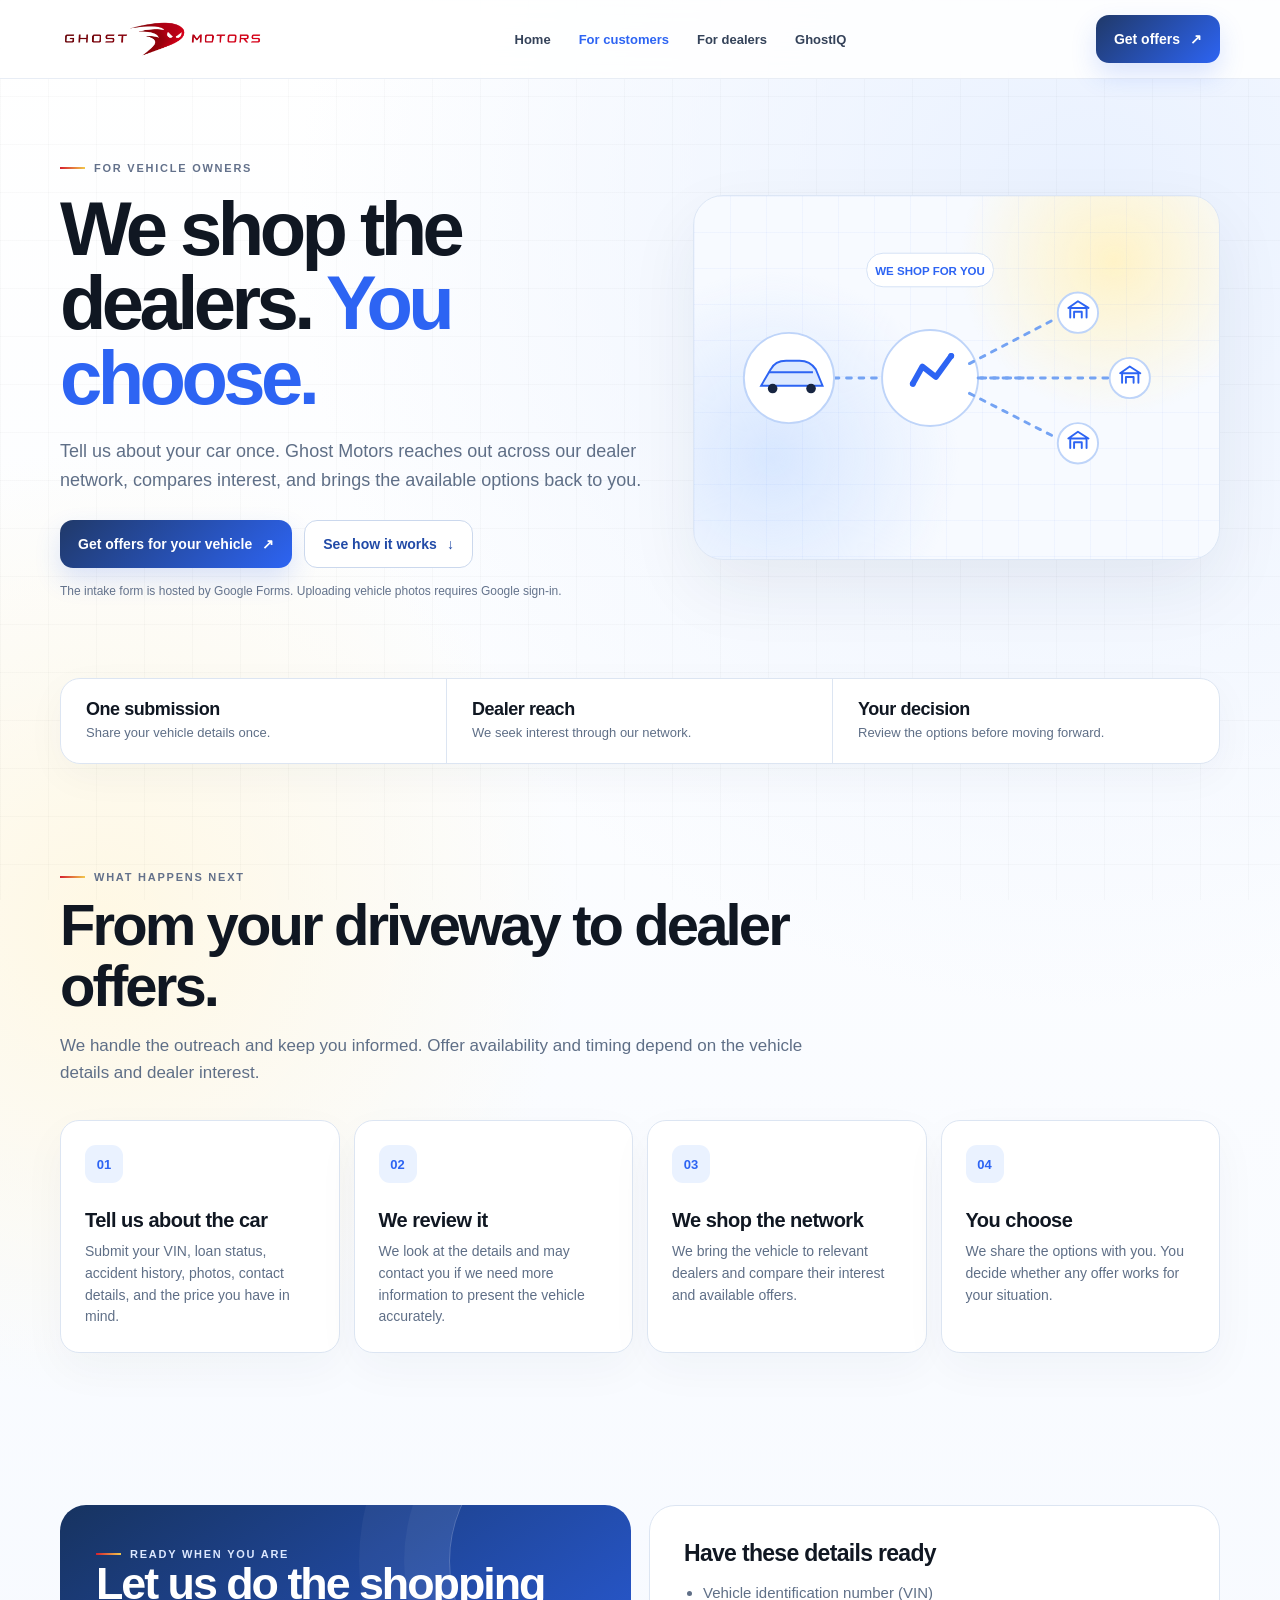
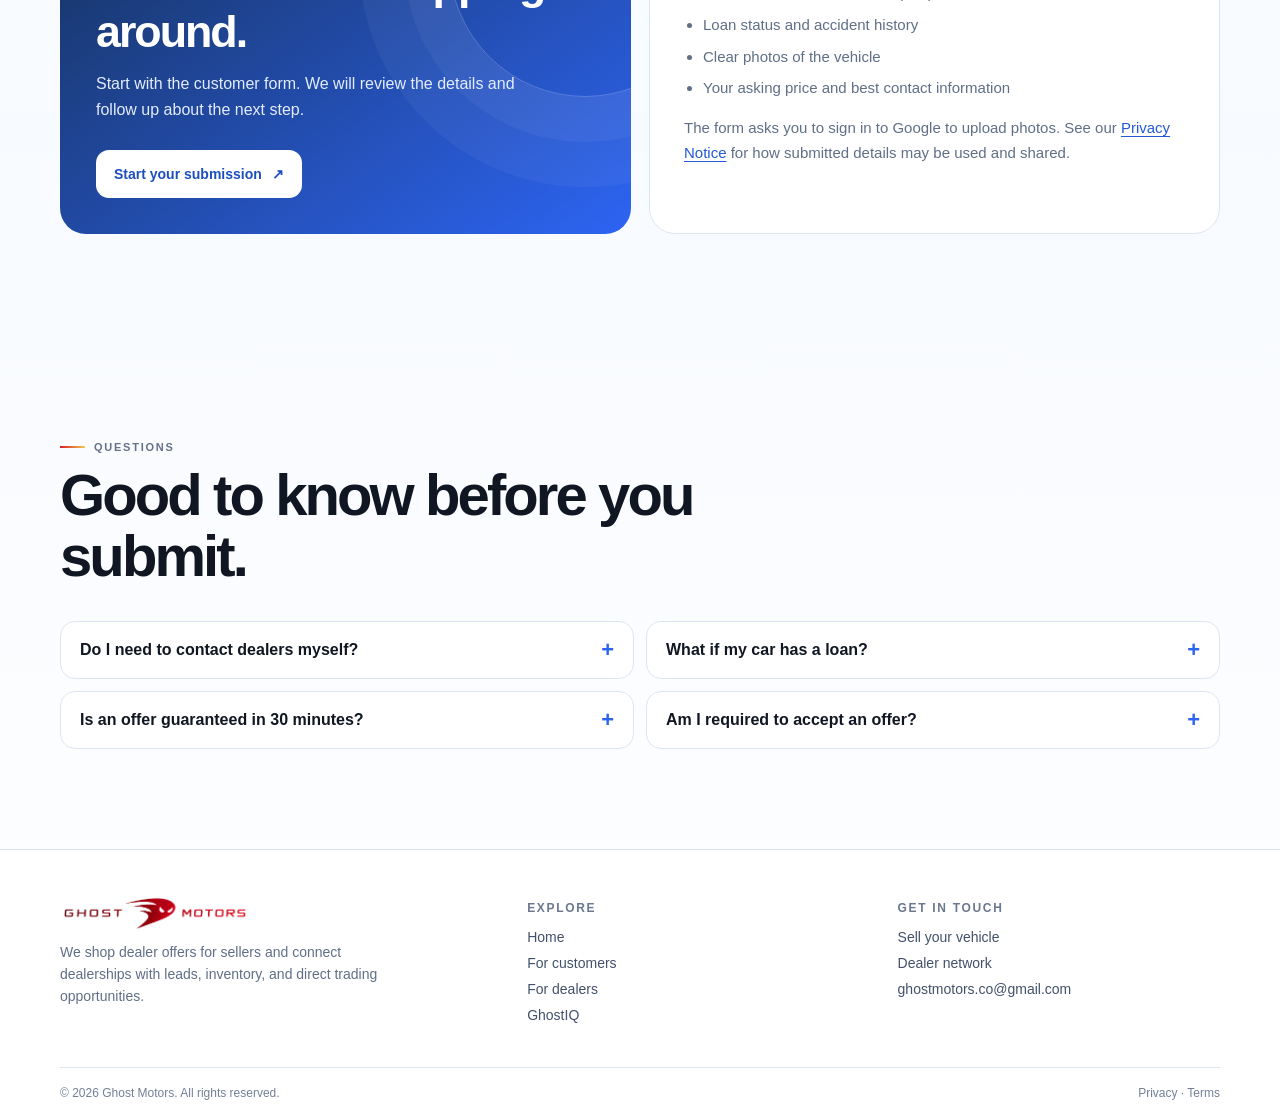
==== commit 3ebe9b60: "Animate hero car with speed trails and spinning wheels" ====
--- a/customers.html
+++ b/customers.html
@@ -25,7 +25,7 @@
         <div class="actions"><a class="btn primary" href="https://forms.gle/uVAF91x5bxfbbbyC8" target="_blank" rel="noopener">Get offers for your vehicle <span aria-hidden="true">↗</span></a><a class="btn secondary" href="#how-it-works">See how it works <span aria-hidden="true">↓</span></a></div>
         <p class="small-note">The intake form is hosted by Google Forms. Uploading vehicle photos requires Google sign-in.</p>
       </div>
-      <div class="art-panel" aria-hidden="true"><span class="art-ghost"><img src="favicon.svg" alt=""></span>
+      <div class="art-panel" aria-hidden="true">
         <svg viewBox="0 0 500 300" fill="none">
           <path class="flow-line" d="M123 150H195M250 150H321" stroke="#74a3f3" stroke-width="3" stroke-linecap="round"/>
           <circle cx="76" cy="150" r="47" fill="#fff" stroke="#bed4f9" stroke-width="2"/>
--- a/assets/inner.css
+++ b/assets/inner.css
@@ -29,11 +29,6 @@
 .art-panel{min-height:365px;border:1px solid #dce6f5;background:radial-gradient(circle at 80% 18%,#fff3c8,transparent 30%),radial-gradient(circle at 15% 72%,#d8e7ff,transparent 36%),#f7faff;border-radius:30px;box-shadow:0 28px 70px #172b4a12;position:relative;display:grid;place-items:center;overflow:hidden}
 .art-panel::after{content:"";position:absolute;inset:0;background-image:linear-gradient(#2d64f30a 1px,transparent 1px),linear-gradient(90deg,#2d64f30a 1px,transparent 1px);background-size:36px 36px;pointer-events:none}
 .art-panel svg{width:min(92%,480px);height:auto;position:relative;z-index:1}
-.art-ghost{position:absolute;top:20px;right:22px;z-index:2;width:66px;height:66px;display:grid;place-items:center;border-radius:18px;border:1px solid #e7dce0;background:#fffffff0;box-shadow:0 13px 34px #172b4a18;animation:ghost-drift 6s ease-in-out infinite}
-.art-ghost img{width:48px;height:48px;display:block;filter:drop-shadow(0 6px 7px #ad102833)}
-.art-ghost::after{content:"";position:absolute;inset:-11px;border:1px solid #d51f2e36;border-radius:26px;animation:ghost-pulse 4s ease-out infinite}
-@keyframes ghost-drift{50%{transform:translate(-5px,-9px) rotate(-5deg)}}
-@keyframes ghost-pulse{0%,100%{opacity:0;transform:scale(.9)}35%{opacity:.8}70%{opacity:0;transform:scale(1.1)}}
 .flow-line{stroke-dasharray:5 8;animation:flow 8s linear infinite}
 .float{animation:float 5s ease-in-out infinite}
 @keyframes flow{to{stroke-dashoffset:-52}}
@@ -91,5 +86,5 @@
 .footer-bottom{border-top:1px solid var(--line);padding:18px 0;display:flex;justify-content:space-between;gap:15px;flex-wrap:wrap;font-size:12px;color:#728097}
 .footer-bottom a:hover{color:var(--blue)}
 @media(max-width:900px){.hero{grid-template-columns:1fr;gap:30px}.art-panel{min-height:300px}.steps{grid-template-columns:repeat(2,minmax(0,1fr))}.nav-links{gap:16px}.brand{width:170px}}
-@media(max-width:640px){.wrap{width:min(100% - 32px,500px)}.nav{height:70px}.brand{width:145px}.nav-links{display:none}.nav-cta{min-height:40px;padding:9px 12px;font-size:12px}.hero{padding:49px 0 45px}.hero h1{font-size:clamp(44px,12vw,60px)}.hero p{font-size:16px}.art-panel{min-height:230px;border-radius:22px}.art-ghost{width:50px;height:50px;top:14px;right:14px;border-radius:14px}.art-ghost img{width:36px;height:36px}.metric-strip{grid-template-columns:1fr}.metric-strip div{padding:16px 20px;border-right:0;border-bottom:1px solid var(--line)}.metric-strip div:last-child{border-bottom:0}.section{padding:68px 0}.section.tight{padding-top:38px}.section-head h2{font-size:39px}.section-head p{font-size:15px}.steps,.split,.faq-list{grid-template-columns:1fr}.card{padding:22px}.step-no{margin-bottom:15px}.highlight,.info{padding:25px}.page-hero{padding:48px 0 30px}.page-hero h1{font-size:48px}.page-hero p{font-size:16px}.policy{padding:23px;margin-bottom:65px}.footer-inner{grid-template-columns:1fr 1fr;gap:28px}.footer-brand{grid-column:1/-1}.footer-bottom{flex-direction:column}.actions .btn{width:100%}}
+@media(max-width:640px){.wrap{width:min(100% - 32px,500px)}.nav{height:70px}.brand{width:145px}.nav-links{display:none}.nav-cta{min-height:40px;padding:9px 12px;font-size:12px}.hero{padding:49px 0 45px}.hero h1{font-size:clamp(44px,12vw,60px)}.hero p{font-size:16px}.art-panel{min-height:230px;border-radius:22px}.metric-strip{grid-template-columns:1fr}.metric-strip div{padding:16px 20px;border-right:0;border-bottom:1px solid var(--line)}.metric-strip div:last-child{border-bottom:0}.section{padding:68px 0}.section.tight{padding-top:38px}.section-head h2{font-size:39px}.section-head p{font-size:15px}.steps,.split,.faq-list{grid-template-columns:1fr}.card{padding:22px}.step-no{margin-bottom:15px}.highlight,.info{padding:25px}.page-hero{padding:48px 0 30px}.page-hero h1{font-size:48px}.page-hero p{font-size:16px}.policy{padding:23px;margin-bottom:65px}.footer-inner{grid-template-columns:1fr 1fr;gap:28px}.footer-brand{grid-column:1/-1}.footer-bottom{flex-direction:column}.actions .btn{width:100%}}
 @media(prefers-reduced-motion:reduce){*,*::before,*::after{animation:none!important;scroll-behavior:auto!important;transition:none!important}}
